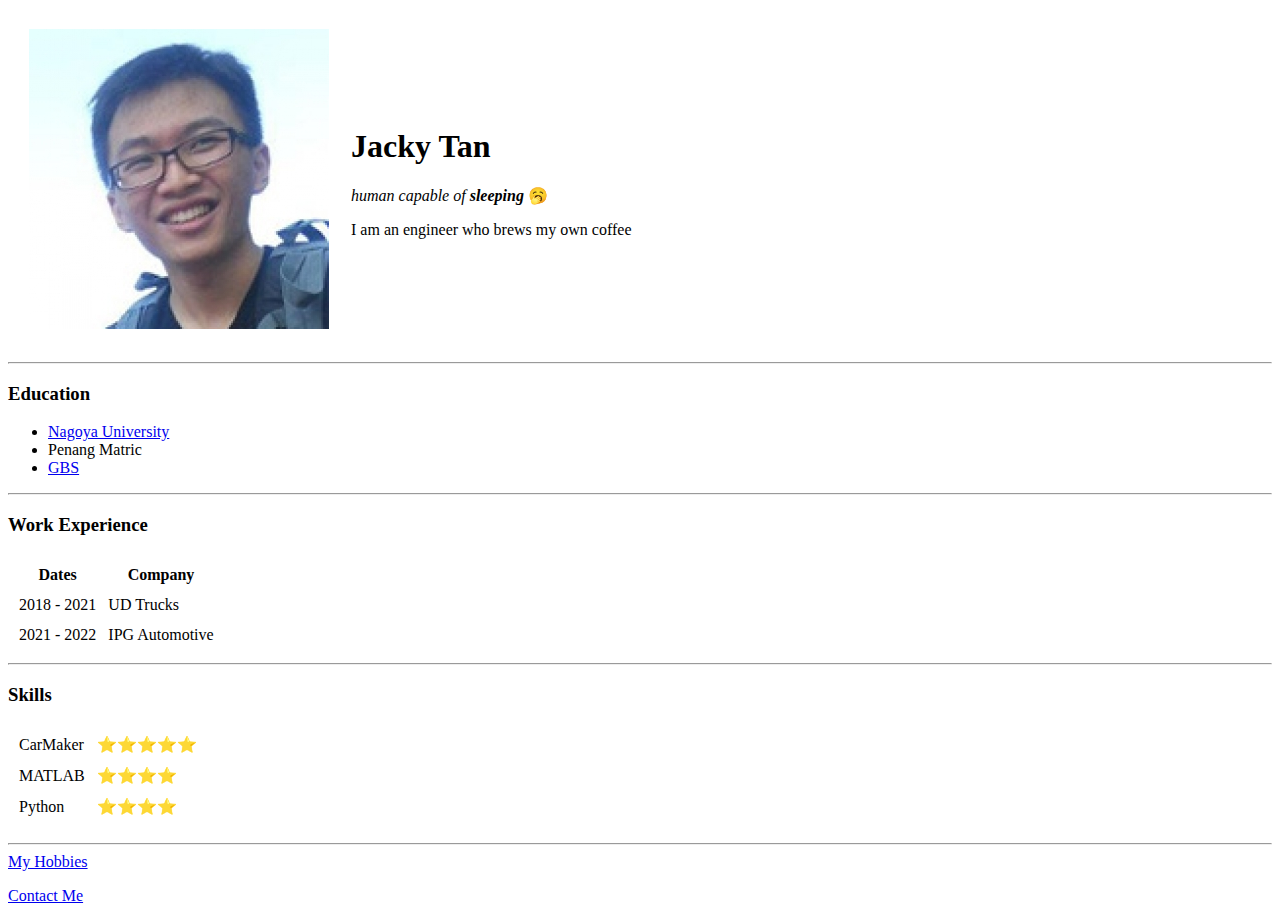
==== index.html @ 416e4a7e "Add initial CV website files" ====
<!DOCTYPE html>
<html lang="en">
<head>
    <meta charset="UTF-8">
    
    <title>Tan's Personal Site</title>
</head>
  
<body>

  <table cellspacing="20">
    <tr>
      <td><img src="images/pic.jpg" alt="Profile pic"></td>
      <td><h1>Jacky Tan</h1>
        <p><em>human capable of <strong>sleeping</strong></em> 🥱 </p>
        <p>I am an engineer who brews my own coffee</p></td>
    </tr>
  </table>
  
  <hr>

  <h3>Education</h3>
  <ul>
    <li><a href="https://en.nagoya-u.ac.jp">Nagoya University</a></li>
    <li>Penang Matric</li>
    <li><a href="https://ms.wikipedia.org/wiki/Sekolah_Menengah_Kebangsaan_Gajah_Berang">GBS</a></li>
  </ul>
  
  <hr>

  <h3>Work Experience</h3>
  <table cellspacing="10">
    <thead>
      <tr>
        <th>Dates</th>
        <th>Company</th>
      </tr>

    </thead>
    <tr>
      <td>2018 - 2021</td>
      <td>UD Trucks</td>
    </tr>
    <tr>
      <td>2021 - 2022</td>
      <td>IPG Automotive</td>
    </tr>
  </table>

  <hr>
  
  <h3>Skills</h3>

  <table cellspacing="10">
    <tr>
      <td>CarMaker</td>
      <td>⭐⭐⭐⭐⭐</td>
    </tr>
    <tr>
      <td>MATLAB</td>
      <td>⭐⭐⭐⭐</td>
    </tr>
    <tr>
      <td>Python</td>
      <td>⭐⭐⭐⭐</td>
    </tr>
  </table>

  <!-- <table>
    <tr>
      <td><table>
        <tr>
          <td>CarMaker</td>
          <td>⭐⭐⭐⭐⭐</td>
        </tr>
        <tr>
          <td>MATLAB</td>
          <td>⭐⭐⭐⭐</td>
        </tr>
        <tr>
          <td>Python</td>
          <td>⭐⭐⭐⭐</td>
        </tr>
      </table></td>
      <td><table>
        <tr>
          <td>Photography</td>
          <td>⭐⭐⭐</td>
        </tr>
        <tr>
          <td>Running</td>
          <td>⭐⭐⭐⭐</td>
        </tr>
        <tr>
          <td>Sleeping</td>
          <td>⭐⭐</td>
        </tr>
      </table></td>
    </tr>
  </table> -->
  
  <p></p>

  <hr>

  <a href="hobbies.html">My Hobbies</a>
  <p></p>
  <a href="contact-me.html">Contact Me</a>
</body>
</html>
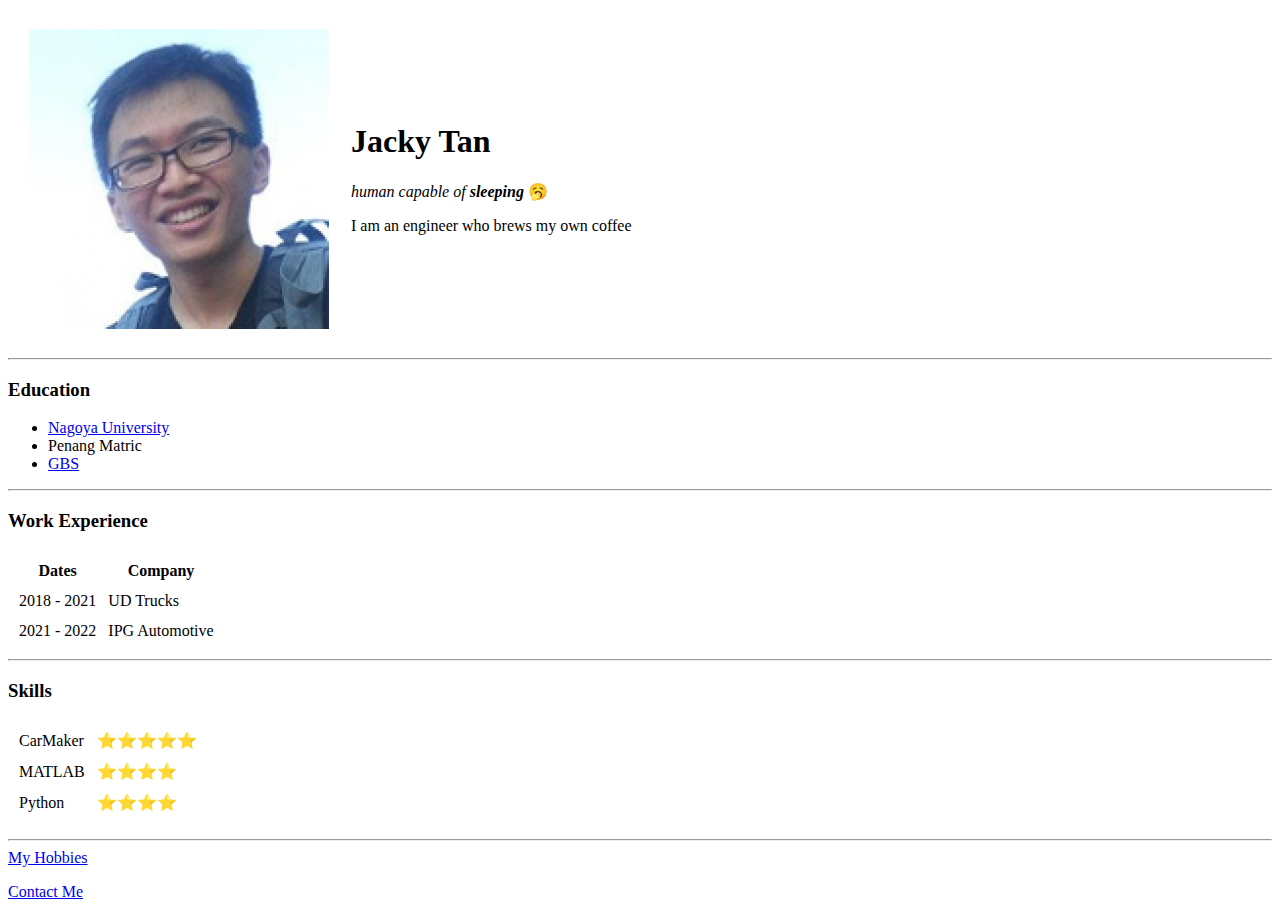
==== commit c7ea37d2: "Deleted <!DOCTYPE html>" ====
--- a/index.html
+++ b/index.html
@@ -1,4 +1,4 @@
-<!DOCTYPE html>
+
 <html lang="en">
 <head>
     <meta charset="UTF-8">
@@ -107,4 +107,4 @@
   <p></p>
   <a href="contact-me.html">Contact Me</a>
 </body>
-</html>+</html>
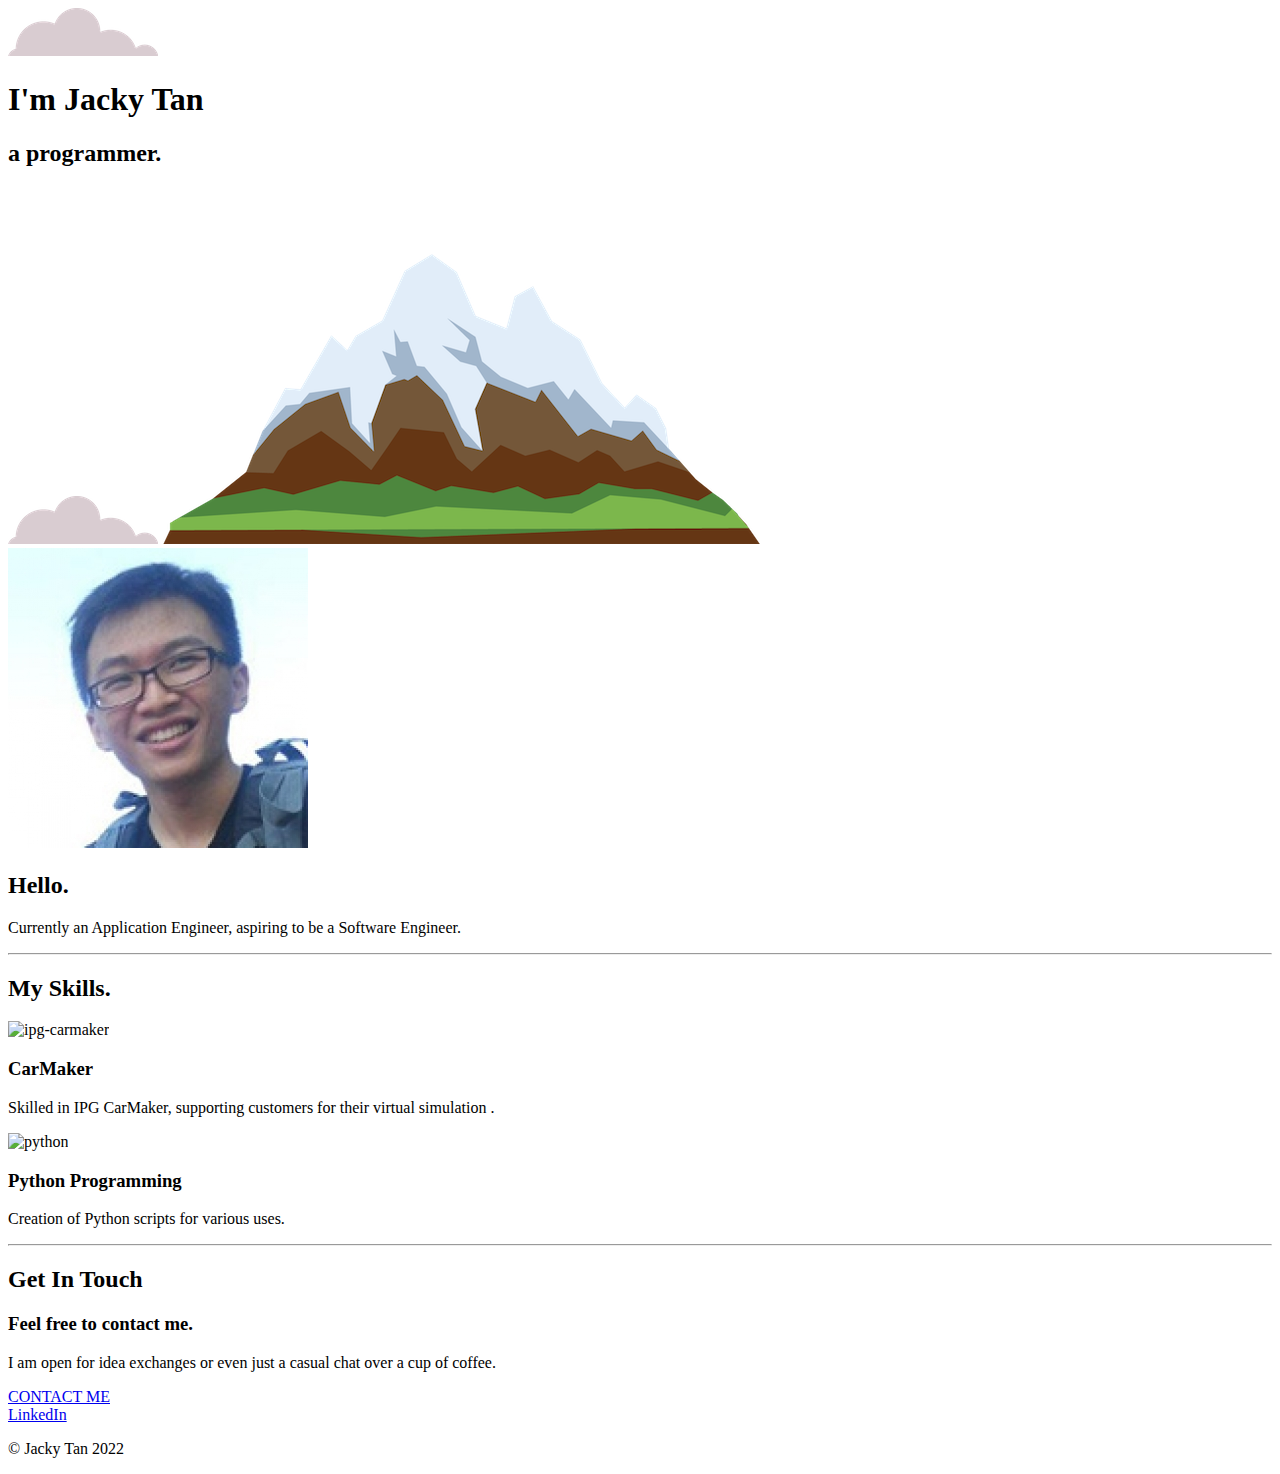
==== commit a1aa214f: "Added new index.html and .ico file" ====
--- a/index.html
+++ b/index.html
@@ -1,110 +1,60 @@
+<!DOCTYPE html>
+<html lang="en">
+  <head>
+      <meta charset="UTF-8">
+      
+      <title>Jacky Tan</title>
+      <link rel="stylesheet" href="css/styles.css">
+      <link rel="icon" href="favicon.ico">
+      <link rel="preconnect" href="https://fonts.googleapis.com"><link rel="preconnect" href="https://fonts.gstatic.com" crossorigin><link href="https://fonts.googleapis.com/css2?family=Merriweather&family=Montserrat&family=Sacramento&display=swap" rel="stylesheet">
 
-<html lang="en">
-<head>
-    <meta charset="UTF-8">
+  </head>
+  
+  <body>
+    <div class="top-container">
+      <img class="top-cloud" src="images/cloud.png" alt="cloud-img">
+      <h1>I'm Jacky Tan</h1>
+      <h2>a <span class="pro">pro</span>grammer.</h2>
+      <img class="bottom-cloud" src="images/cloud.png" alt="cloud-img">
+      <img src="images/mountain.png" alt="mountain-img">
+    </div>
+
+    <div class="middle-container">
+      <div class="profile">
+        <img id="profile-pic" src="images/pic.jpg" alt="profile-pic">
+        <h2>Hello.</h2>
+        <p id="intro">Currently an Application Engineer, aspiring to be a Software Engineer.</p>
+      </div>
+
+      <hr>
+
+      <div class="skills">
+        <h2>My Skills.</h2>
+        <div class="skill-row">
+          <img class="ipg-carmaker" src="https://www.vehicledynamicsinternational.com/wp-content/uploads/2020/01/IPG-Automotive.jpg" alt="ipg-carmaker">
+          <h3>CarMaker</h3>
+          <p class="cm-skill">Skilled in IPG CarMaker, supporting customers for their virtual simulation .</p>
+        </div>
+        <div class="skill-row">
+          <img class="python-logo" src="https://media.giphy.com/media/KAq5w47R9rmTuvWOWa/giphy.gif" alt="python">
+          <h3>Python Programming</h3>
+          <p class="python-skill">Creation of Python scripts for various uses.</p>
+        </div>
+      </div>
+      <hr>
+
+      <div class="contact-me">
+        <h2>Get In Touch</h2>
+        <h3>Feel free to contact me.</h3>
+        <p id="contact">I am open for idea exchanges or even just a casual chat over a cup of coffee.</p>
+        <a class="btn" href="mailto:Tanzhiliang27@gmail.com">CONTACT ME</a>
+      </div>
+    </div>
+
+    <div class="bottom-container">
+      <a class="footer-link" href="www.linkedin.com/in/zhi-liang-tan">LinkedIn</a>
+      <p id="copyright">© Jacky Tan 2022</p>
+    </div>
     
-    <title>Tan's Personal Site</title>
-</head>
-  
-<body>
-
-  <table cellspacing="20">
-    <tr>
-      <td><img src="images/pic.jpg" alt="Profile pic"></td>
-      <td><h1>Jacky Tan</h1>
-        <p><em>human capable of <strong>sleeping</strong></em> 🥱 </p>
-        <p>I am an engineer who brews my own coffee</p></td>
-    </tr>
-  </table>
-  
-  <hr>
-
-  <h3>Education</h3>
-  <ul>
-    <li><a href="https://en.nagoya-u.ac.jp">Nagoya University</a></li>
-    <li>Penang Matric</li>
-    <li><a href="https://ms.wikipedia.org/wiki/Sekolah_Menengah_Kebangsaan_Gajah_Berang">GBS</a></li>
-  </ul>
-  
-  <hr>
-
-  <h3>Work Experience</h3>
-  <table cellspacing="10">
-    <thead>
-      <tr>
-        <th>Dates</th>
-        <th>Company</th>
-      </tr>
-
-    </thead>
-    <tr>
-      <td>2018 - 2021</td>
-      <td>UD Trucks</td>
-    </tr>
-    <tr>
-      <td>2021 - 2022</td>
-      <td>IPG Automotive</td>
-    </tr>
-  </table>
-
-  <hr>
-  
-  <h3>Skills</h3>
-
-  <table cellspacing="10">
-    <tr>
-      <td>CarMaker</td>
-      <td>⭐⭐⭐⭐⭐</td>
-    </tr>
-    <tr>
-      <td>MATLAB</td>
-      <td>⭐⭐⭐⭐</td>
-    </tr>
-    <tr>
-      <td>Python</td>
-      <td>⭐⭐⭐⭐</td>
-    </tr>
-  </table>
-
-  <!-- <table>
-    <tr>
-      <td><table>
-        <tr>
-          <td>CarMaker</td>
-          <td>⭐⭐⭐⭐⭐</td>
-        </tr>
-        <tr>
-          <td>MATLAB</td>
-          <td>⭐⭐⭐⭐</td>
-        </tr>
-        <tr>
-          <td>Python</td>
-          <td>⭐⭐⭐⭐</td>
-        </tr>
-      </table></td>
-      <td><table>
-        <tr>
-          <td>Photography</td>
-          <td>⭐⭐⭐</td>
-        </tr>
-        <tr>
-          <td>Running</td>
-          <td>⭐⭐⭐⭐</td>
-        </tr>
-        <tr>
-          <td>Sleeping</td>
-          <td>⭐⭐</td>
-        </tr>
-      </table></td>
-    </tr>
-  </table> -->
-  
-  <p></p>
-
-  <hr>
-
-  <a href="hobbies.html">My Hobbies</a>
-  <p></p>
-  <a href="contact-me.html">Contact Me</a>
-</body>
+  </body>
 </html>
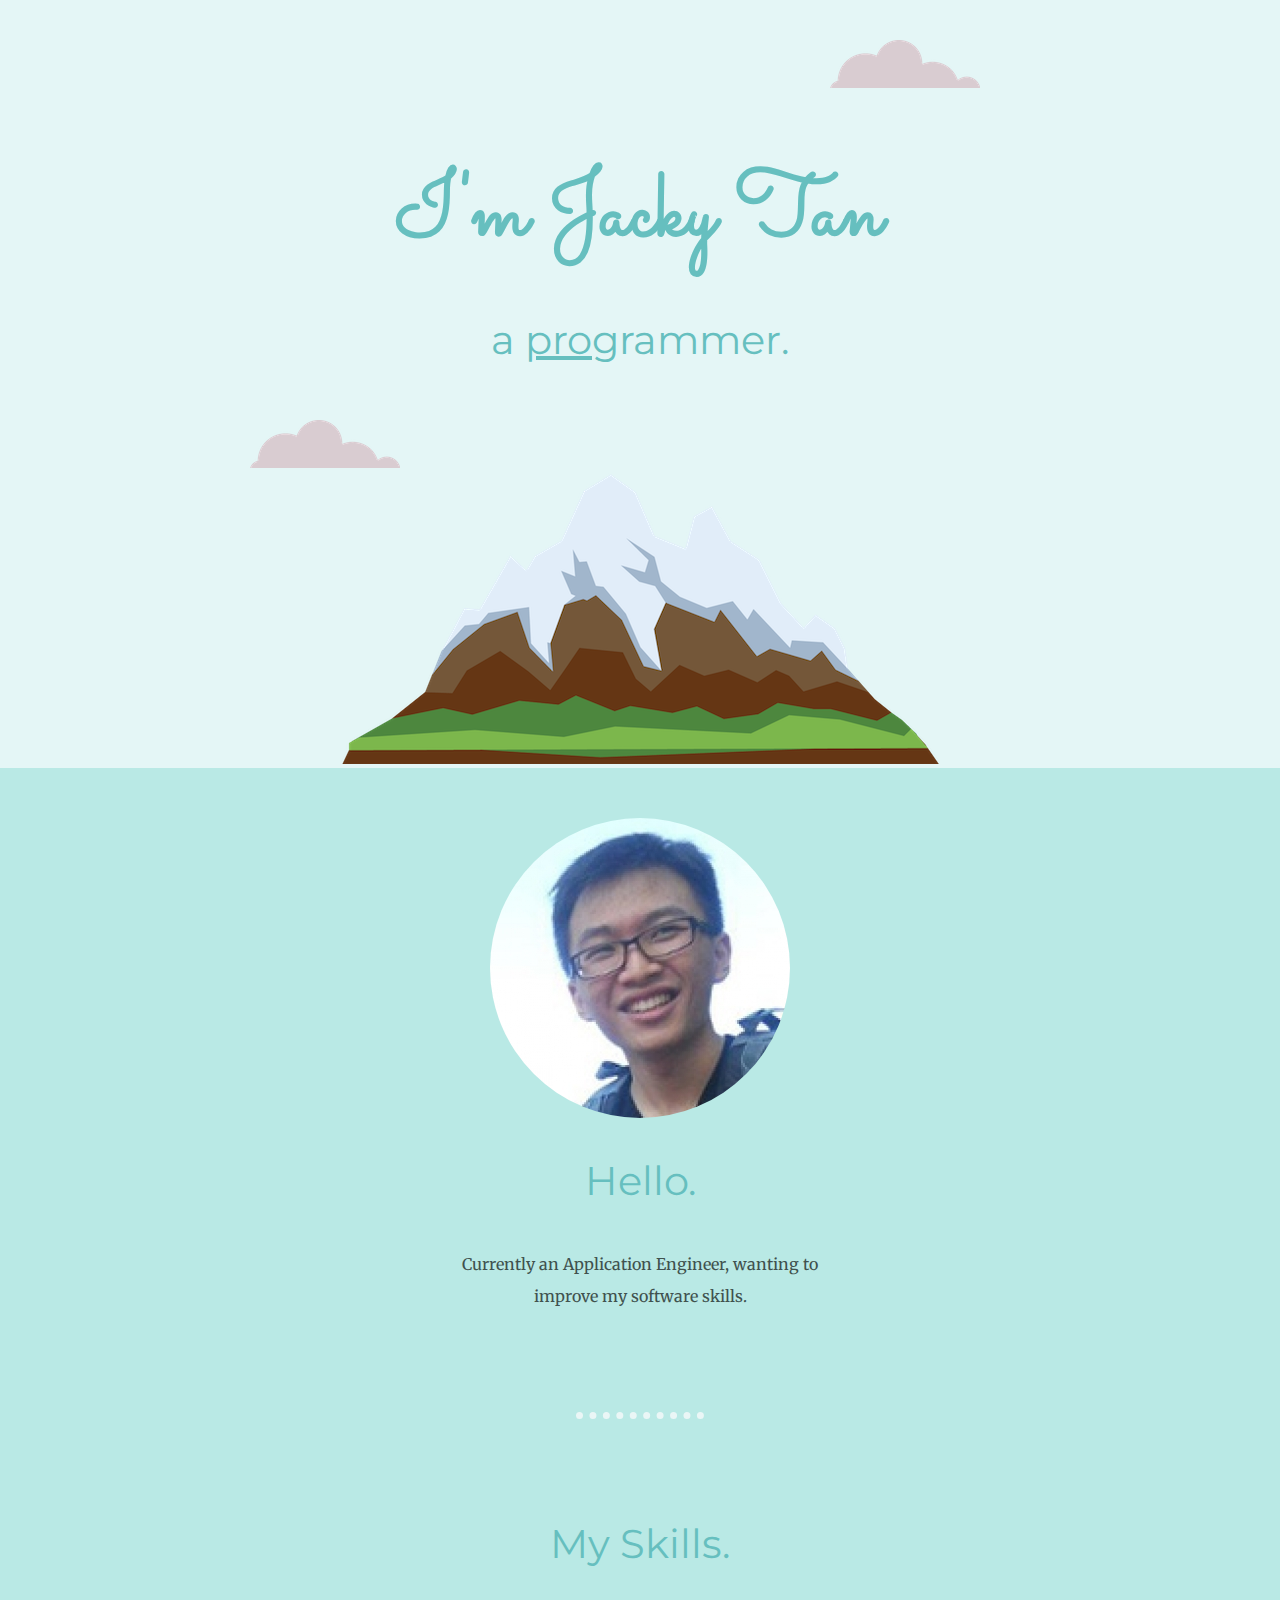
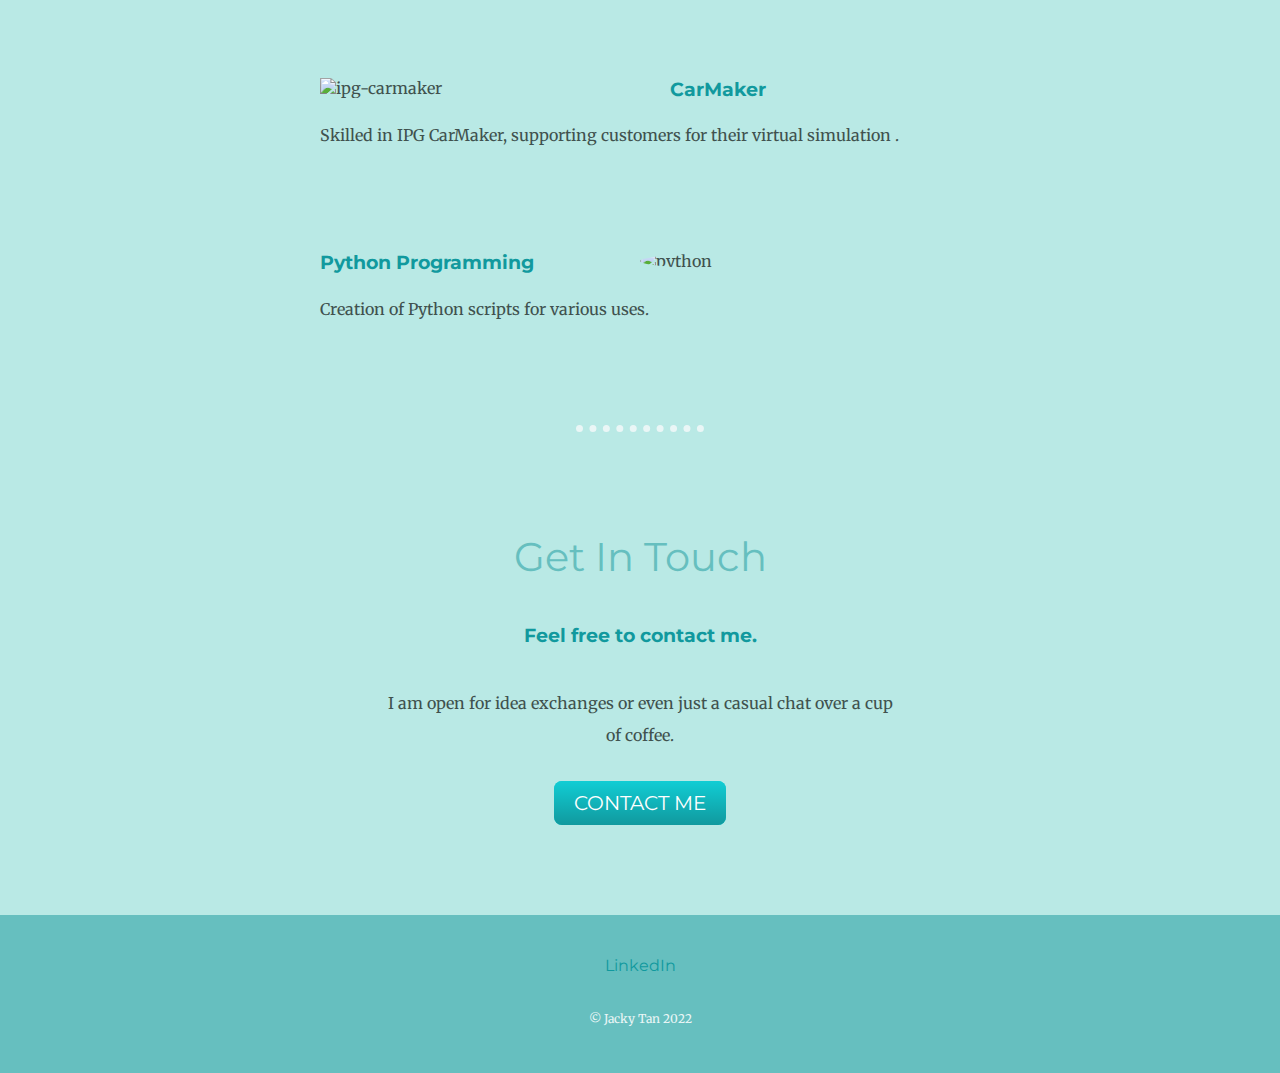
==== commit f3e09a82: "Update index.html" ====
--- a/index.html
+++ b/index.html
@@ -23,7 +23,7 @@
       <div class="profile">
         <img id="profile-pic" src="images/pic.jpg" alt="profile-pic">
         <h2>Hello.</h2>
-        <p id="intro">Currently an Application Engineer, aspiring to be a Software Engineer.</p>
+        <p id="intro">Currently an Application Engineer, wanting to improve my software skills.</p>
       </div>
 
       <hr>
--- a/css/styles.css
+++ b/css/styles.css
@@ -0,0 +1,178 @@
+body {
+    margin: 0;
+    text-align: center;
+    font-family: 'Merriweather', serif;
+    color: #40514E;
+  }
+
+div {
+
+}  
+
+h1 {   
+  color: #66BFBF;  
+  font-size: 5.625rem ;
+  margin: 50px auto 0 auto;
+  font-family: 'Sacramento', cursive;
+}
+
+h2 { 
+  color: #66BFBF;
+  font-size: 2.5rem;
+  font-family: 'Montserrat', sans-serif;
+  font-weight: normal;
+  padding-bottom: 10px;
+}
+
+h3 { 
+  color: #11999E;  
+  font-family: 'Montserrat', sans-serif;
+}
+
+a {
+  color: #11999E;
+  font-family: 'Montserrat', sans-serif;
+  margin: 10px 20px;
+  text-decoration: none;
+}
+
+a:hover {
+  color: #EAF6F6;
+}
+
+p {
+  
+  line-height: 2;
+}
+
+hr {
+  border: 10px dotted;
+  border-style: none none dotted;
+  border-color: #EAF6F6;
+  border-width: 7px;
+  width: 10%;
+  margin: 100px auto 100px auto;
+}
+
+.top-container {
+    background-color: #E4F6F6;
+    position: relative;
+    padding-top: 100px;
+}
+
+.middle-container {
+  background-color: rgb(185, 233, 229);
+  padding: 100px auto 100px auto;
+}
+
+#intro {
+  width: 30%;
+  margin: auto;
+}
+
+.profile {
+  padding-top: 50px;
+}
+
+#profile-pic {
+  border-radius: 50%;
+}
+
+.skills {
+  margin-top: 50px;
+}
+
+.bottom-container {
+  background-color: #66BFBF;
+  padding: 40px 0 10px;
+}
+
+.pro {
+  text-decoration:  underline;
+}
+
+.bottom-cloud {
+  position: absolute;
+  left: 250px;
+  bottom: 300px;
+}
+
+.top-cloud {
+  position: absolute;
+  right: 300px;
+  top: 40px;
+}
+
+.skill-row {
+  width: 50%;
+  margin: 100px auto 100px auto;
+  text-align: left;
+}
+
+.ipg-carmaker {
+  width: 50%;
+  border-radius: 0%;
+  float: left;
+  margin-right: 30px;
+}
+
+.python-logo {
+  width: 50%;
+  border-radius: 50%;
+  float: right;
+  margin-left: 30px;
+}
+
+.cm-skill {
+
+}
+
+.python-skill {
+
+}
+
+.contact-me {
+  padding-bottom: 100px;
+}
+
+.footer-link {
+  color: #11999E;
+}
+
+#copyright {
+  color: #EAF6F6;
+  font-size: 0.75rem;
+  padding: 20px 0;
+}
+
+#contact {
+  width: 40%;
+  margin: 40px auto 40px;
+}
+
+.btn {
+  background: #11cdd4;
+  background-image: -webkit-linear-gradient(top, #11cdd4, #11999e);
+  background-image: -moz-linear-gradient(top, #11cdd4, #11999e);
+  background-image: -ms-linear-gradient(top, #11cdd4, #11999e);
+  background-image: -o-linear-gradient(top, #11cdd4, #11999e);
+  background-image: linear-gradient(to bottom, #11cdd4, #11999e);
+  -webkit-border-radius: 8;
+  -moz-border-radius: 8;
+  border-radius: 8px;
+  font-family: 'Montserrat', sans-serif;
+  color: #ffffff;
+  font-size: 20px;
+  padding: 10px 20px 10px 20px;
+  text-decoration: none;
+}
+
+.btn:hover {
+  background: #30e3cb;
+  background-image: -webkit-linear-gradient(top, #30e3cb, #2bc4ad);
+  background-image: -moz-linear-gradient(top, #30e3cb, #2bc4ad);
+  background-image: -ms-linear-gradient(top, #30e3cb, #2bc4ad);
+  background-image: -o-linear-gradient(top, #30e3cb, #2bc4ad);
+  background-image: linear-gradient(to bottom, #30e3cb, #2bc4ad);
+  text-decoration: none;
+}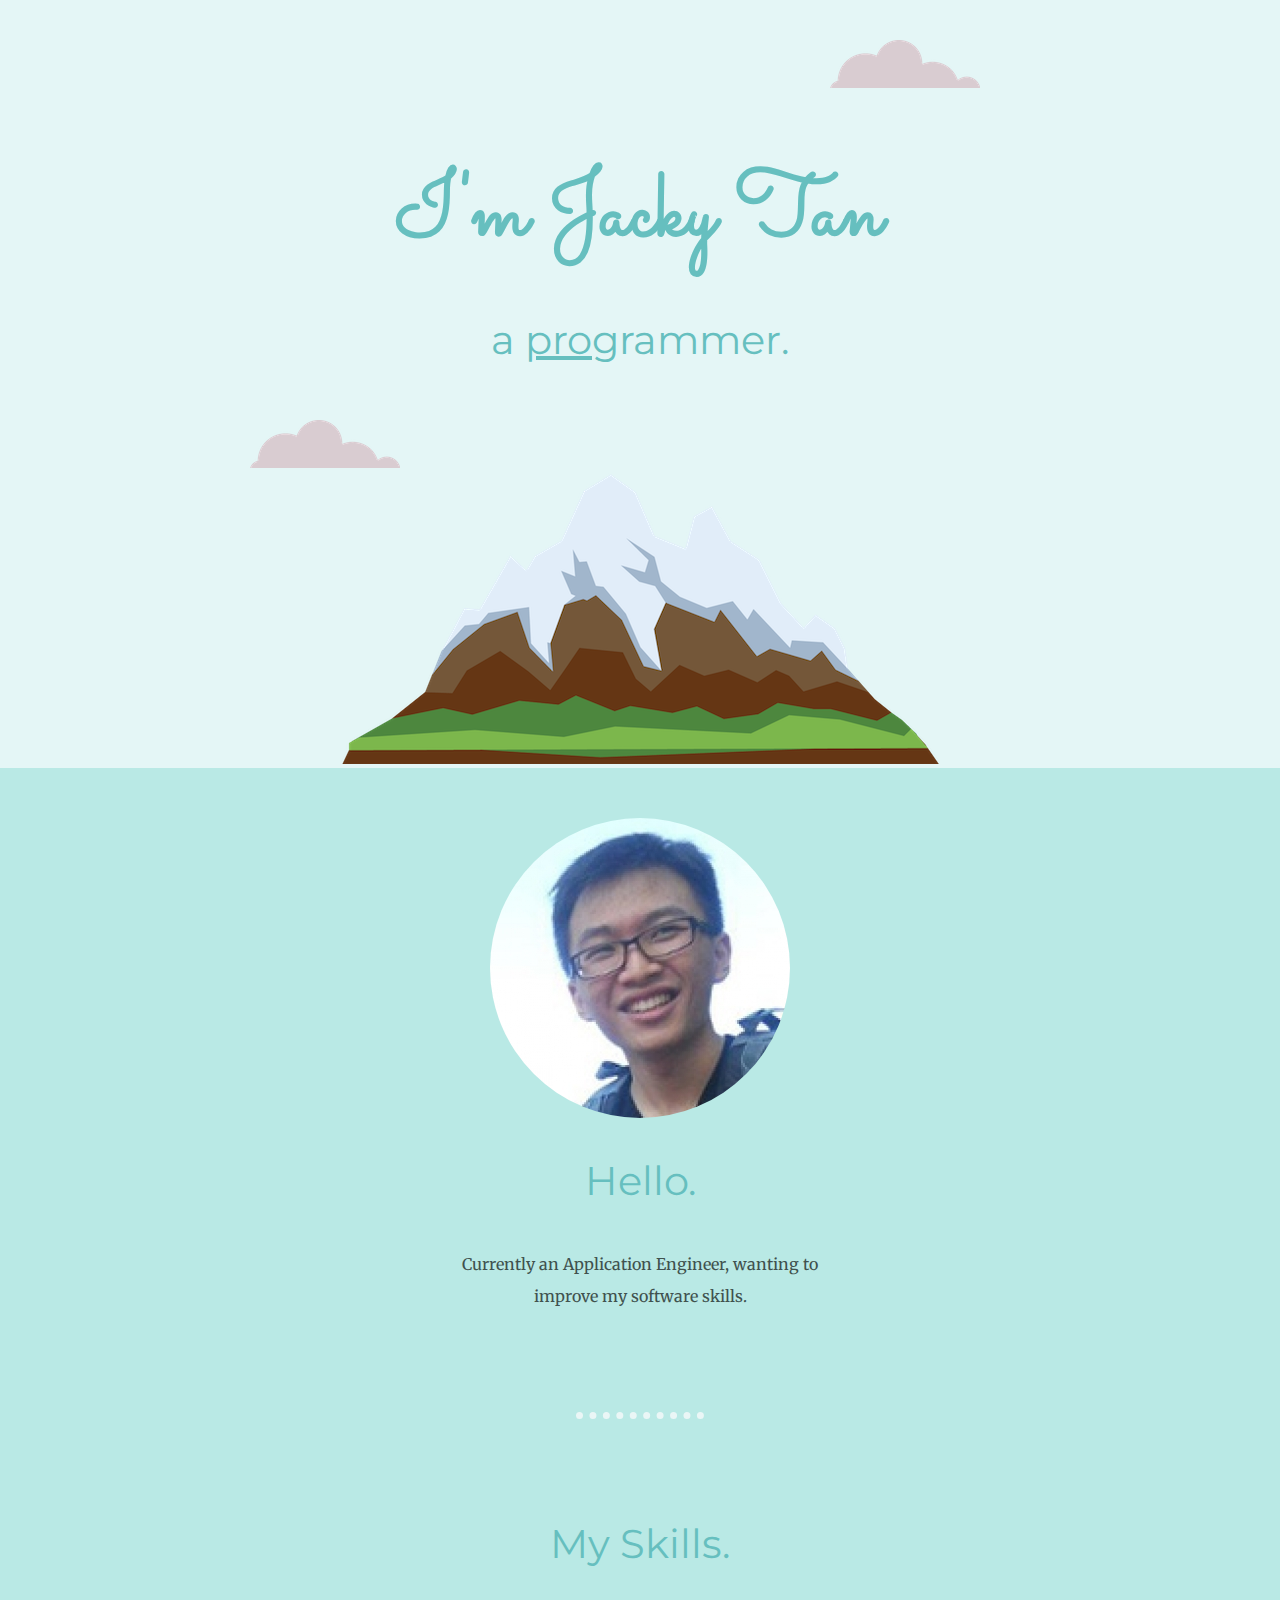
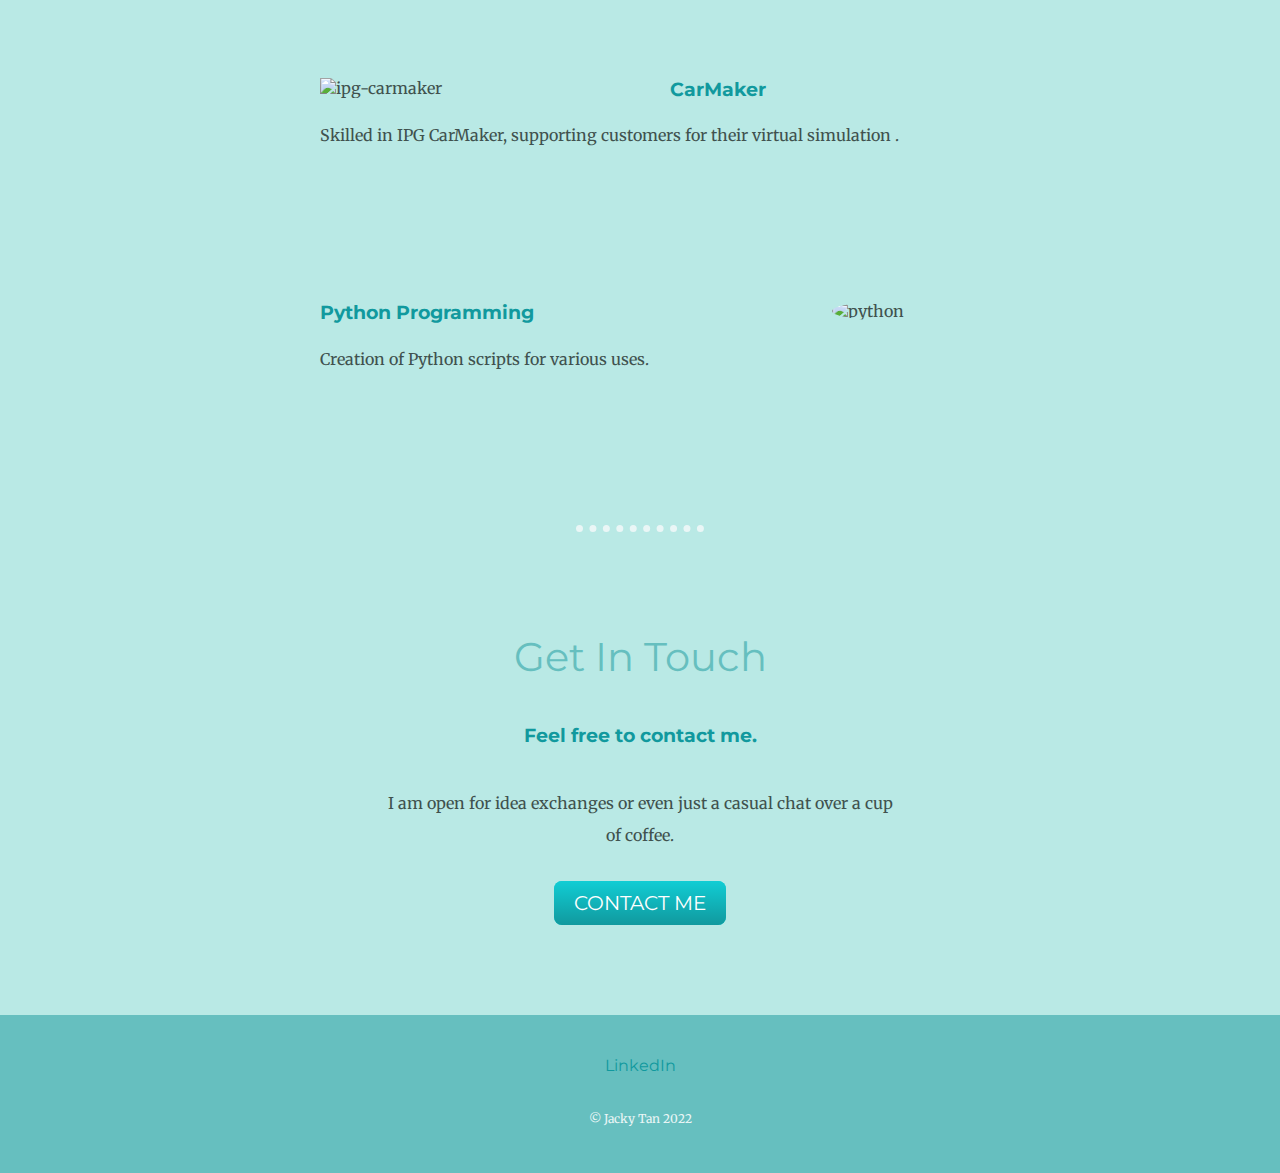
==== commit f62826c2: "Update LinkedIn URL" ====
--- a/index.html
+++ b/index.html
@@ -52,7 +52,7 @@
     </div>
 
     <div class="bottom-container">
-      <a class="footer-link" href="www.linkedin.com/in/zhi-liang-tan">LinkedIn</a>
+      <a class="footer-link" href="https://www.linkedin.com/in/zhi-liang-tan">LinkedIn</a>
       <p id="copyright">© Jacky Tan 2022</p>
     </div>
     
--- a/css/styles.css
+++ b/css/styles.css
@@ -4,10 +4,6 @@
     font-family: 'Merriweather', serif;
     color: #40514E;
   }
-
-div {
-
-}  
 
 h1 {   
   color: #66BFBF;  
@@ -117,18 +113,18 @@
 }
 
 .python-logo {
-  width: 50%;
-  border-radius: 50%;
+  width: 20%;
+  border-radius: 100%;
   float: right;
   margin-left: 30px;
 }
 
 .cm-skill {
-
+  padding-bottom: 50px;
 }
 
 .python-skill {
-
+  padding-bottom: 50px;
 }
 
 .contact-me {
@@ -175,4 +171,4 @@
   background-image: -o-linear-gradient(top, #30e3cb, #2bc4ad);
   background-image: linear-gradient(to bottom, #30e3cb, #2bc4ad);
   text-decoration: none;
-}+}
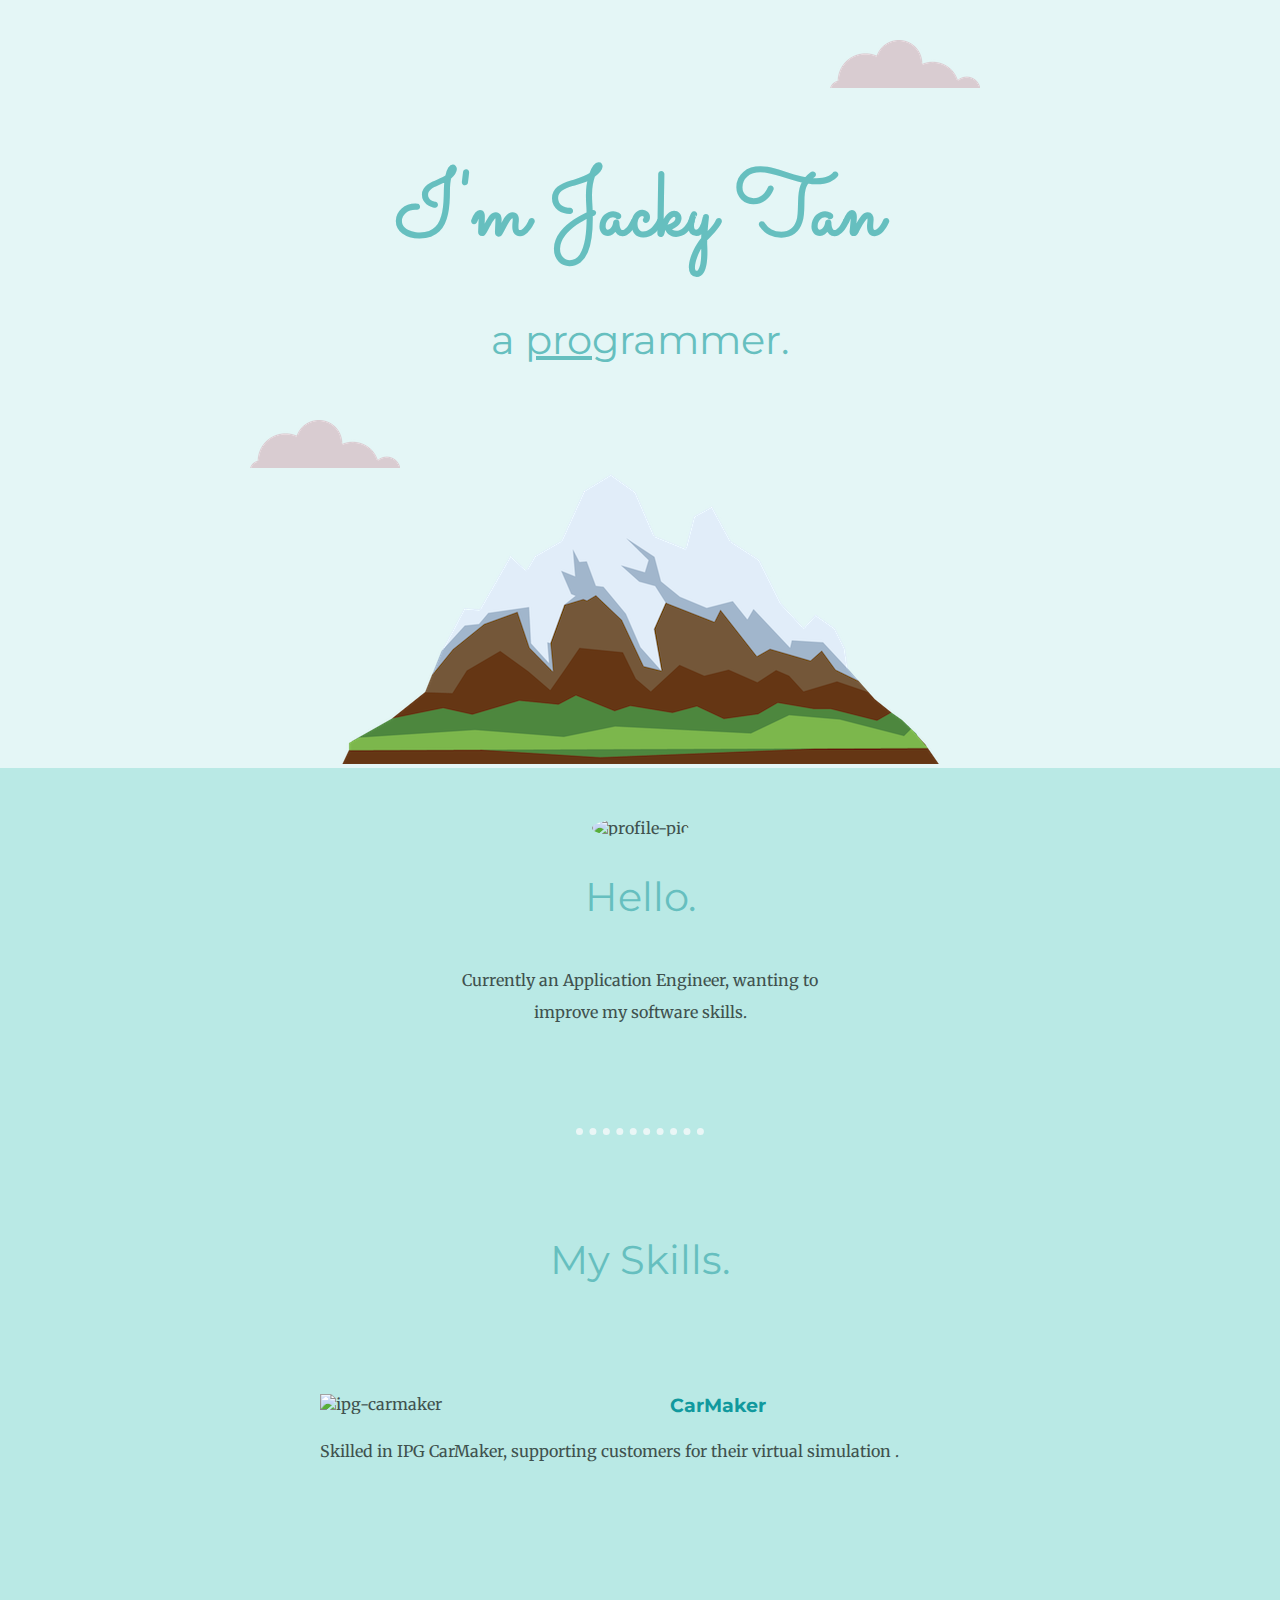
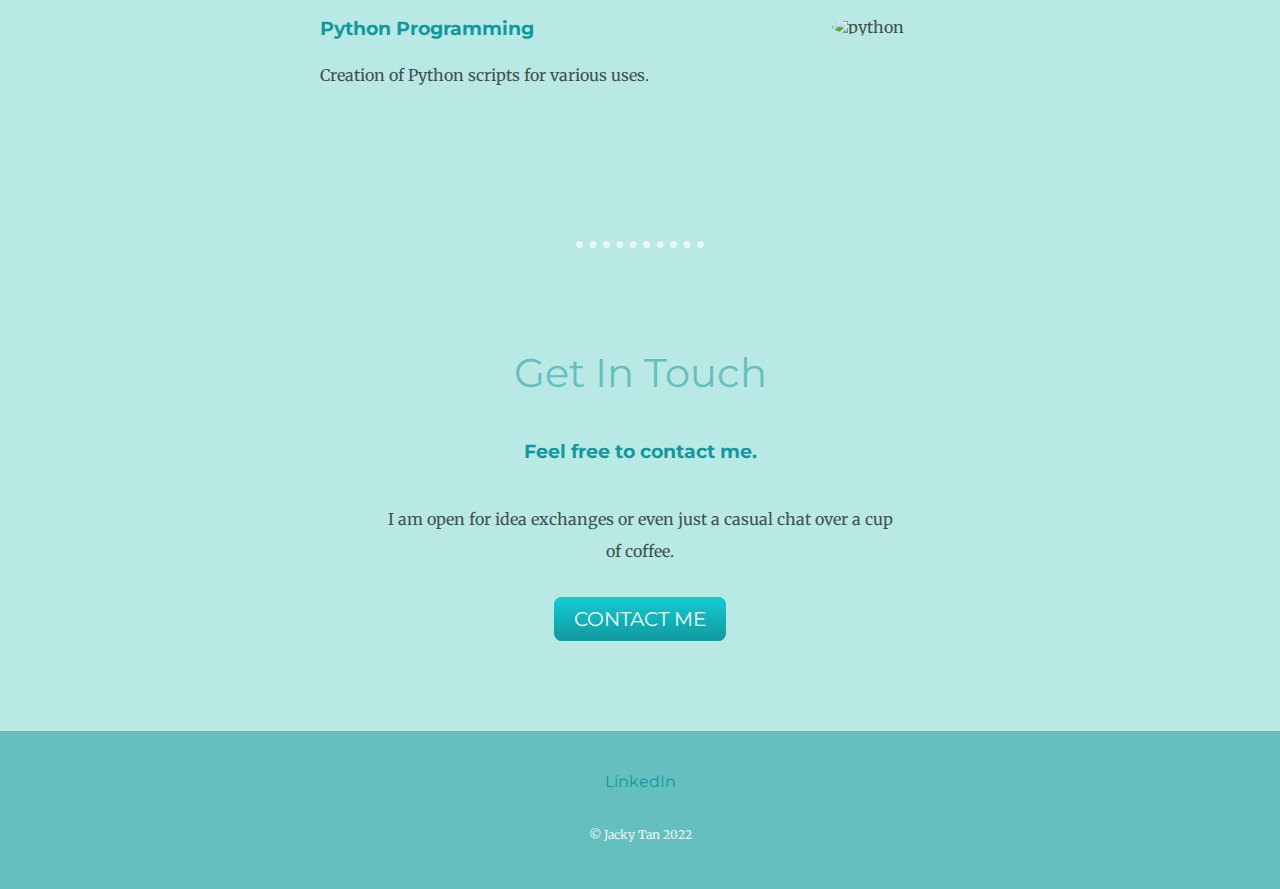
==== commit 5eabdeee: "Update profile pic" ====
--- a/index.html
+++ b/index.html
@@ -21,7 +21,7 @@
 
     <div class="middle-container">
       <div class="profile">
-        <img id="profile-pic" src="images/pic.jpg" alt="profile-pic">
+        <img id="profile-pic" href="https://media.licdn.com/dms/image/C5603AQE_B_Rw-TXVzw/profile-displayphoto-shrink_800_800/0/1517578125003?e=1676505600&v=beta&t=21AI_XsuCCeIwzR8RDtSBg8yVQOd4sY6yYztcPTZ5wY" alt="profile-pic">
         <h2>Hello.</h2>
         <p id="intro">Currently an Application Engineer, wanting to improve my software skills.</p>
       </div>
